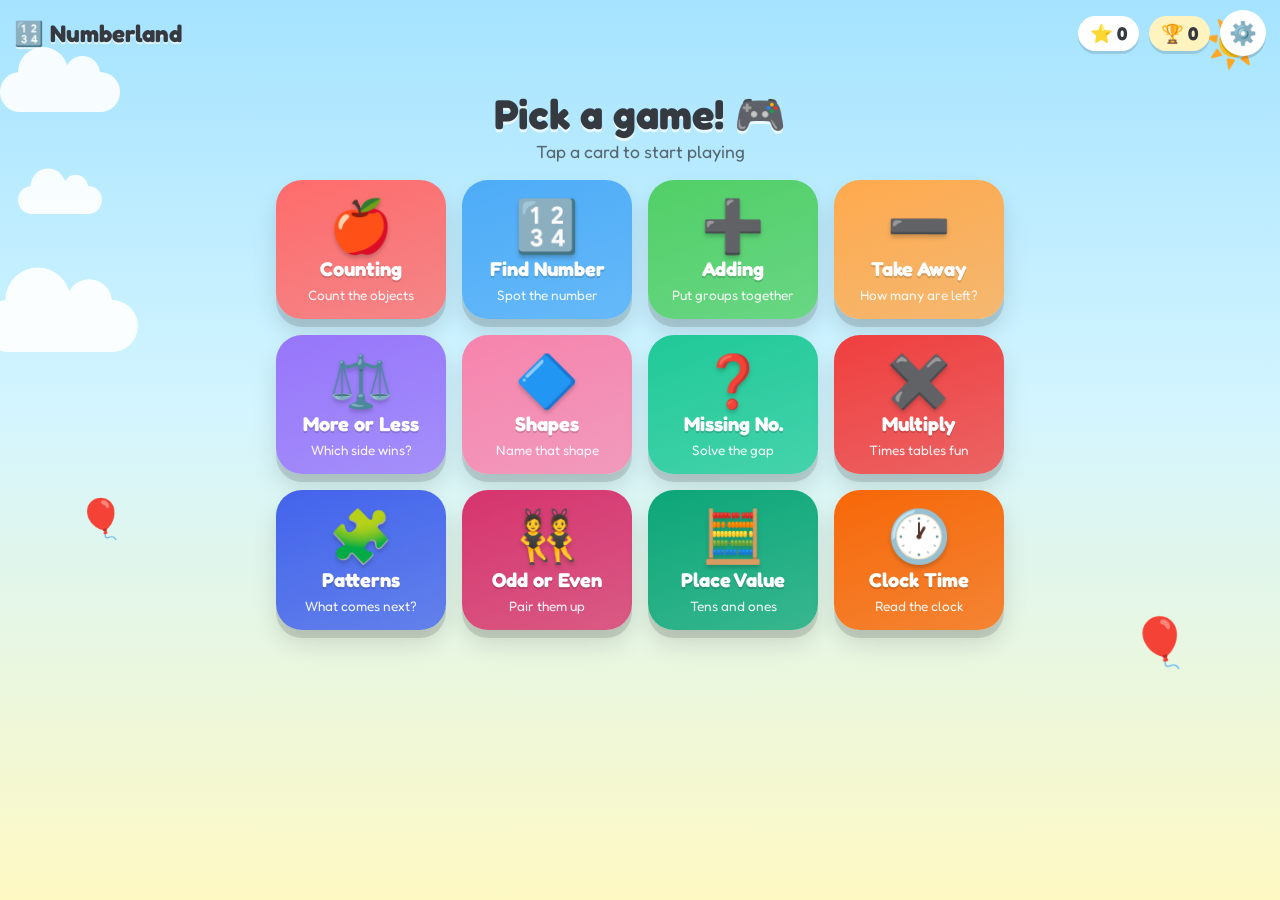
==== src/index.html @ 5ade8780 "Move praise feedback out of the overlay and trophies into the top bar The praise emoji and word were" ====
<!DOCTYPE html>
<html lang="en">
<head>
<meta charset="UTF-8">
<meta name="viewport" content="width=device-width, initial-scale=1, maximum-scale=1, user-scalable=no">
<meta name="apple-mobile-web-app-capable" content="yes">
<title>Numberland — Maths Fun for Kids</title>
<link rel="icon" type="image/png" sizes="32x32" href="img/favicon-32x32.png">
<link rel="icon" type="image/png" sizes="192x192" href="img/icon-192x192.png">
<link rel="apple-touch-icon" href="img/apple-touch-icon.png">
<link rel="preconnect" href="https://fonts.googleapis.com">
<link rel="preconnect" href="https://fonts.gstatic.com" crossorigin>
<link href="https://fonts.googleapis.com/css2?family=Fredoka:wght@400;500;600;700&display=swap" rel="stylesheet">
<link rel="stylesheet" href="css/style.css">
</head>
<body>

<canvas id="confetti-canvas"></canvas>

<div class="sky" aria-hidden="true">
  <div class="cloud c1"></div>
  <div class="cloud c2"></div>
  <div class="cloud c3"></div>
  <div class="balloon b1">🎈</div>
  <div class="balloon b2">🎈</div>
  <div class="sun">☀️</div>
</div>

<header id="topbar">
  <button id="btn-home" class="icon-btn hidden" aria-label="Back to home">🏠</button>
  <div class="logo">🔢 Numberland</div>
  <div class="top-right">
    <div id="star-counter" class="counter" title="Your stars">⭐ <span id="star-count">0</span></div>
    <div id="trophy-counter" class="counter" title="Your trophies">🏆 <span id="trophy-count">0</span></div>
    <button id="btn-settings" class="icon-btn" aria-label="Settings">⚙️</button>
  </div>
</header>

<main id="app">

  <!-- HOME / MODE SELECT -->
  <section id="screen-home" class="screen">
    <h1 class="welcome">Pick a game! 🎮</h1>
    <p class="subtitle">Tap a card to start playing</p>
    <div id="mode-grid" class="mode-grid"></div>
  </section>

  <!-- GAME -->
  <section id="screen-game" class="screen hidden">
    <div class="game-head">
      <div id="level-badge" class="level-badge">Level 1</div>
      <div id="streak-dots" class="streak-dots"></div>
    </div>

    <div class="question-row">
      <h2 id="question-text" class="question-text"></h2>
      <button id="btn-repeat" class="icon-btn big" aria-label="Hear the question">🔊</button>
    </div>

    <div id="feedback" class="feedback" aria-live="polite"></div>

    <div id="visual" class="visual"></div>
    <div id="options" class="options"></div>
  </section>

  <!-- REWARD -->
  <section id="screen-reward" class="screen hidden">
    <div class="reward-box">
      <div class="reward-trophy">🏆</div>
      <h2 class="reward-title">Amazing!</h2>
      <p class="reward-sub">You earned a trophy!</p>
      <p id="reward-count" class="reward-count"></p>
      <button id="btn-keep-playing" class="big-btn">Keep Playing! 🎉</button>
    </div>
  </section>

</main>

<!-- SETTINGS MODAL -->
<div id="settings-modal" class="modal hidden">
  <div class="modal-box" role="dialog" aria-label="Settings">
    <h2>Settings ⚙️</h2>
    <button id="btn-sound-toggle" class="settings-btn">🔊 Sound: On</button>
    <button id="btn-reset" class="settings-btn danger">🗑️ Reset Progress</button>
    <button id="btn-settings-close" class="settings-btn close">✖ Close</button>
  </div>
</div>

<script src="js/game.js"></script>
</body>
</html>
---- src/css/style.css ----
/* ============ Numberland — kid-friendly styles ============ */

:root {
  --red: #ff6b6b;
  --orange: #ffa94d;
  --yellow: #ffd43b;
  --green: #51cf66;
  --teal: #38d9a9;
  --blue: #4dabf7;
  --purple: #9775fa;
  --pink: #f783ac;
  --ink: #343a40;
  --card-shadow: 0 8px 0 rgba(0, 0, 0, 0.12), 0 14px 24px rgba(0, 0, 0, 0.12);
}

* { box-sizing: border-box; -webkit-tap-highlight-color: transparent; }

html, body {
  margin: 0;
  padding: 0;
  min-height: 100%;
  overflow-x: hidden;
}

body {
  font-family: 'Fredoka', 'Baloo 2', 'Comic Sans MS', 'Chalkboard SE', sans-serif;
  color: var(--ink);
  background: linear-gradient(180deg, #a5e3ff 0%, #d3f5ff 45%, #fef9c3 100%);
  min-height: 100vh;
  user-select: none;
  -webkit-user-select: none;
  touch-action: manipulation;
}

/* ---------- animated sky ---------- */
.sky { position: fixed; inset: 0; pointer-events: none; z-index: 0; overflow: hidden; }

.cloud {
  position: absolute;
  width: 120px; height: 40px;
  background: #fff;
  border-radius: 40px;
  opacity: 0.9;
  animation: drift linear infinite;
}
.cloud::before, .cloud::after {
  content: '';
  position: absolute;
  background: #fff;
  border-radius: 50%;
}
.cloud::before { width: 50px; height: 50px; top: -25px; left: 18px; }
.cloud::after  { width: 35px; height: 35px; top: -16px; right: 20px; }
.c1 { top: 8%;  animation-duration: 55s; }
.c2 { top: 20%; animation-duration: 75s; animation-delay: -30s; transform: scale(0.7); }
.c3 { top: 34%; animation-duration: 95s; animation-delay: -60s; transform: scale(1.3); }

@keyframes drift {
  from { left: -160px; }
  to   { left: 110%; }
}

.balloon { position: absolute; font-size: 2.4rem; animation: bob 5s ease-in-out infinite; }
.b1 { left: 6%;  top: 55%; }
.b2 { right: 7%; top: 68%; animation-delay: -2.5s; font-size: 3rem; }
@keyframes bob {
  0%, 100% { transform: translateY(0) rotate(-4deg); }
  50%      { transform: translateY(-26px) rotate(4deg); }
}
.sun { position: absolute; top: 12px; right: 16px; font-size: 3rem; animation: spin 30s linear infinite; }
@keyframes spin { to { transform: rotate(360deg); } }

/* ---------- confetti canvas ---------- */
#confetti-canvas {
  position: fixed; inset: 0;
  width: 100%; height: 100%;
  pointer-events: none;
  z-index: 50;
}

/* ---------- top bar ---------- */
#topbar {
  position: relative; z-index: 10;
  display: flex; align-items: center; justify-content: space-between;
  padding: 10px 14px;
}
.logo { font-size: 1.5rem; font-weight: 700; text-shadow: 0 2px 0 rgba(255,255,255,.7); }
.top-right { display: flex; align-items: center; gap: 10px; }

.counter {
  background: #fff;
  border-radius: 999px;
  padding: 6px 12px;
  font-size: 1.15rem;
  font-weight: 700;
  box-shadow: 0 3px 0 rgba(0,0,0,.12);
}
#trophy-counter { background: #fff3bf; }
.counter.bump { animation: bump .45s ease; }
@keyframes bump {
  30% { transform: scale(1.35) rotate(-6deg); }
  60% { transform: scale(0.95); }
}

.icon-btn {
  border: none;
  background: #fff;
  border-radius: 50%;
  width: 46px; height: 46px;
  font-size: 1.4rem;
  cursor: pointer;
  box-shadow: 0 3px 0 rgba(0,0,0,.15);
  transition: transform .1s ease;
  display: inline-flex; align-items: center; justify-content: center;
}
.icon-btn:active { transform: scale(0.9); }
.icon-btn.big { width: 60px; height: 60px; font-size: 1.8rem; flex: 0 0 auto; }

/* ---------- screens ---------- */
#app { position: relative; z-index: 5; max-width: 760px; margin: 0 auto; padding: 8px 16px 40px; }
.screen { animation: fadeIn .3s ease; }
.hidden { display: none !important; }
@keyframes fadeIn { from { opacity: 0; transform: translateY(12px); } }

.welcome {
  text-align: center;
  font-size: clamp(1.8rem, 5vw, 2.6rem);
  margin: 14px 0 2px;
  text-shadow: 0 3px 0 rgba(255,255,255,.7);
}
.subtitle { text-align: center; margin: 0 0 18px; font-size: 1.1rem; opacity: .75; }

/* big equation / sequence text inside the visual area */
.visual-text {
  width: 100%;
  text-align: center;
  font-size: clamp(2.2rem, 8vw, 3.6rem);
  font-weight: 700;
}

/* grouped emoji boxes (multiply groups, odd/even pairs) */
.group-box {
  background: rgba(255, 255, 255, .75);
  border-radius: 16px;
  padding: 8px 10px;
  display: flex; flex-wrap: wrap; gap: 2px;
  justify-content: center; align-items: center;
  box-shadow: 0 3px 0 rgba(0, 0, 0, .08);
}
.group-box .obj { font-size: 1.7rem; }
.group-box.single { background: rgba(255, 213, 59, .5); }

.clock-wrap { width: 100%; display: flex; justify-content: center; }
.clock-wrap svg { filter: drop-shadow(0 6px 10px rgba(0, 0, 0, .15)); }

/* ---------- mode cards ---------- */
.mode-grid {
  display: grid;
  grid-template-columns: repeat(auto-fit, minmax(150px, 1fr));
  gap: 16px;
}
.mode-card {
  border: none;
  border-radius: 26px;
  padding: 20px 12px 16px;
  cursor: pointer;
  color: #fff;
  font-family: inherit;
  box-shadow: var(--card-shadow);
  transition: transform .12s ease, box-shadow .12s ease;
  display: flex; flex-direction: column; align-items: center; gap: 6px;
}
.mode-card:hover { transform: translateY(-5px) rotate(-1deg); }
.mode-card:active { transform: scale(0.94); box-shadow: 0 2px 0 rgba(0,0,0,.12); }
.mode-icon { font-size: 3.2rem; line-height: 1; filter: drop-shadow(0 3px 2px rgba(0,0,0,.2)); }
.mode-name { font-size: 1.25rem; font-weight: 700; text-shadow: 0 2px 0 rgba(0,0,0,.15); }
.mode-desc { font-size: .85rem; opacity: .92; }

/* ---------- game screen ---------- */
.game-head { display: flex; align-items: center; justify-content: space-between; margin: 4px 2px 8px; }
.level-badge {
  background: var(--purple);
  color: #fff;
  font-weight: 700;
  border-radius: 999px;
  padding: 5px 14px;
  font-size: .95rem;
  box-shadow: 0 3px 0 rgba(0,0,0,.15);
}
.streak-dots { font-size: 1.1rem; letter-spacing: 2px; min-height: 1.4em; }

.question-row {
  display: flex; align-items: center; gap: 12px;
  background: rgba(255,255,255,.75);
  border-radius: 22px;
  padding: 12px 16px;
  box-shadow: 0 4px 0 rgba(0,0,0,.08);
}
.question-text { flex: 1; margin: 0; font-size: clamp(1.3rem, 4.5vw, 1.9rem); font-weight: 600; }

.visual {
  margin: 18px auto 6px;
  min-height: 90px;
  display: flex; flex-wrap: wrap; align-items: center; justify-content: center;
  gap: 8px;
  padding: 6px;
}

.obj {
  font-size: clamp(2.4rem, 8vw, 3.4rem);
  line-height: 1.15;
  cursor: pointer;
  position: relative;
  display: inline-block;
  transition: transform .15s ease;
  animation: popIn .35s ease backwards;
}
.obj:hover { transform: scale(1.12); }
.obj.counted { transform: scale(1.25); filter: drop-shadow(0 0 6px rgba(255,212,59,.9)); }
.obj.counted::after {
  content: attr(data-count);
  position: absolute;
  top: -10px; right: -10px;
  background: var(--yellow);
  color: var(--ink);
  font-size: .95rem;
  font-weight: 700;
  width: 24px; height: 24px;
  border-radius: 50%;
  display: flex; align-items: center; justify-content: center;
  box-shadow: 0 2px 0 rgba(0,0,0,.2);
}
.obj.crossed { opacity: .35; filter: grayscale(.8); animation: flyAway .6s ease forwards; }
.obj.static { cursor: default; }
.obj.static:hover { transform: none; }

@keyframes popIn { from { transform: scale(0); } 70% { transform: scale(1.2); } }
@keyframes flyAway { to { transform: translateY(-40px) rotate(30deg); opacity: 0; } }

.visual-op { font-size: clamp(2rem, 7vw, 3rem); font-weight: 700; margin: 0 6px; }
.visual-eq { font-size: clamp(2rem, 7vw, 3rem); font-weight: 700; margin: 0 6px; color: var(--purple); }

/* compare panels */
.compare-wrap { display: flex; gap: 14px; width: 100%; justify-content: center; }
.compare-panel {
  flex: 1 1 0;
  max-width: 300px;
  min-height: 160px;
  background: rgba(255,255,255,.8);
  border: 4px dashed rgba(0,0,0,.15);
  border-radius: 22px;
  padding: 12px 8px;
  display: flex; flex-wrap: wrap; align-items: center; justify-content: center;
  gap: 4px;
  cursor: pointer;
  transition: transform .12s ease, border-color .12s ease;
  font-family: inherit;
}
.compare-panel:hover { transform: scale(1.03); border-color: var(--blue); }
.compare-panel:active { transform: scale(.96); }
.compare-panel .obj { cursor: pointer; }
.compare-panel.correct-panel { border-color: var(--green); border-style: solid; background: #d3f9d8; }

/* ---------- answer options ---------- */
.options {
  display: flex; flex-wrap: wrap; justify-content: center;
  gap: 16px;
  margin-top: 18px;
  padding-bottom: 10px;
}
.opt-btn {
  font-family: inherit;
  font-weight: 700;
  font-size: clamp(2rem, 8vw, 3rem);
  color: #fff;
  border: none;
  border-radius: 24px;
  min-width: 92px;
  padding: 14px 26px;
  cursor: pointer;
  box-shadow: 0 6px 0 rgba(0,0,0,.18);
  transition: transform .1s ease, box-shadow .1s ease, opacity .2s ease;
  animation: popIn .3s ease backwards;
}
.opt-btn:hover { transform: translateY(-3px); }
.opt-btn:active { transform: translateY(3px); box-shadow: 0 2px 0 rgba(0,0,0,.18); }
.opt-btn.wrong { opacity: .35; pointer-events: none; animation: shake .4s ease; }
.opt-btn.right { animation: cheer .6s ease; background: var(--green) !important; }
.opt-btn .shape-emoji { font-size: clamp(2.4rem, 9vw, 3.4rem); line-height: 1; }

@keyframes shake {
  20%, 60% { transform: translateX(-8px); }
  40%, 80% { transform: translateX(8px); }
}
@keyframes cheer {
  30% { transform: scale(1.25) rotate(-5deg); }
  60% { transform: scale(1.1) rotate(5deg); }
}

/* ---------- feedback strip (in flow, never covers the buttons) ---------- */
.feedback {
  display: flex; align-items: center; justify-content: center; gap: 12px;
  min-height: 74px;
  margin-top: 2px;
  pointer-events: none;
}
.feedback .fb-emoji { font-size: 3rem; line-height: 1; animation: fbBounce .8s ease; filter: drop-shadow(0 4px 6px rgba(0,0,0,.2)); }
.feedback .fb-word {
  font-size: clamp(1.6rem, 5vw, 2.4rem);
  font-weight: 700;
  color: var(--ink);
  text-shadow: 0 2px 0 rgba(255,255,255,.8);
  animation: popIn .5s ease;
}
@keyframes fbBounce {
  0% { transform: scale(0) rotate(-30deg); }
  60% { transform: scale(1.25) rotate(10deg); }
  100% { transform: scale(1); }
}

/* ---------- reward screen ---------- */
#screen-reward { text-align: center; padding-top: 30px; }
.reward-box {
  background: rgba(255,255,255,.85);
  border-radius: 30px;
  padding: 34px 26px;
  box-shadow: var(--card-shadow);
  display: inline-block;
}
.reward-trophy { font-size: 6rem; animation: fbBounce 1s ease; }
.reward-title { font-size: 2.4rem; margin: 8px 0 0; }
.reward-sub { font-size: 1.3rem; margin: 6px 0 0; }
.reward-count { font-size: 1.1rem; opacity: .75; }

.big-btn {
  font-family: inherit;
  font-size: 1.5rem;
  font-weight: 700;
  color: #fff;
  background: var(--green);
  border: none;
  border-radius: 999px;
  padding: 16px 34px;
  margin-top: 14px;
  cursor: pointer;
  box-shadow: 0 6px 0 rgba(0,0,0,.18);
  transition: transform .1s ease;
}
.big-btn:active { transform: translateY(3px); box-shadow: 0 2px 0 rgba(0,0,0,.18); }

/* ---------- settings modal ---------- */
.modal {
  position: fixed; inset: 0; z-index: 60;
  background: rgba(52, 58, 64, .45);
  display: flex; align-items: center; justify-content: center;
  animation: fadeIn .2s ease;
}
.modal-box {
  background: #fff;
  border-radius: 28px;
  padding: 26px 24px;
  width: min(90vw, 340px);
  box-shadow: var(--card-shadow);
  display: flex; flex-direction: column; gap: 14px;
  animation: popIn .25s ease;
}
.modal-box h2 { margin: 0 0 4px; text-align: center; font-size: 1.6rem; }
.settings-btn {
  font-family: inherit;
  font-size: 1.25rem;
  font-weight: 700;
  border: none;
  border-radius: 18px;
  padding: 14px 18px;
  cursor: pointer;
  color: #fff;
  background: var(--blue);
  box-shadow: 0 4px 0 rgba(0, 0, 0, .15);
  transition: transform .1s ease;
}
.settings-btn:active { transform: translateY(2px); box-shadow: 0 2px 0 rgba(0, 0, 0, .15); }
.settings-btn.danger { background: var(--red); }
.settings-btn.danger.confirm { background: var(--orange); animation: shake .4s ease; }
.settings-btn.close { background: #adb5bd; }

/* ---------- small screens ---------- */
@media (max-width: 480px) {
  .mode-grid { grid-template-columns: repeat(2, 1fr); gap: 12px; }
  .mode-icon { font-size: 2.6rem; }
  .compare-wrap { gap: 10px; }
  .logo { font-size: 1.2rem; }
}
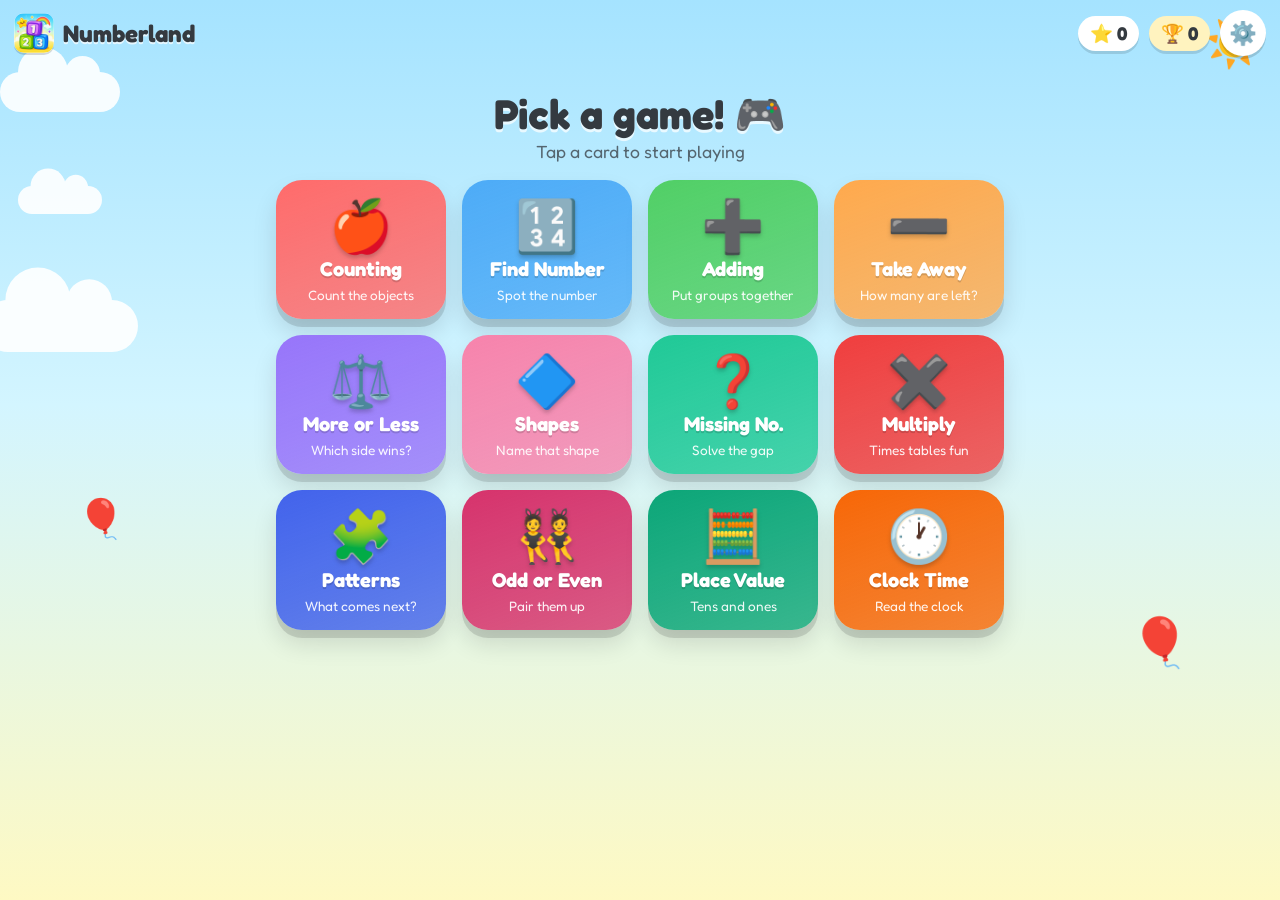
==== commit 17cd7612: "Use the app icon as the Numberland logo Favicon emoji was generic; the branded icon gives the top ba" ====
--- a/src/index.html
+++ b/src/index.html
@@ -28,7 +28,7 @@
 
 <header id="topbar">
   <button id="btn-home" class="icon-btn hidden" aria-label="Back to home">🏠</button>
-  <div class="logo">🔢 Numberland</div>
+  <div class="logo"><img src="img/icon-192x192.png" alt="" class="logo-img">Numberland</div>
   <div class="top-right">
     <div id="star-counter" class="counter" title="Your stars">⭐ <span id="star-count">0</span></div>
     <div id="trophy-counter" class="counter" title="Your trophies">🏆 <span id="trophy-count">0</span></div>
--- a/src/css/style.css
+++ b/src/css/style.css
@@ -84,7 +84,16 @@
   display: flex; align-items: center; justify-content: space-between;
   padding: 10px 14px;
 }
-.logo { font-size: 1.5rem; font-weight: 700; text-shadow: 0 2px 0 rgba(255,255,255,.7); }
+.logo {
+  display: flex; align-items: center; gap: 9px;
+  font-size: 1.5rem; font-weight: 700;
+  text-shadow: 0 2px 0 rgba(255,255,255,.7);
+}
+.logo-img {
+  width: 40px; height: 40px;
+  border-radius: 10px;
+  box-shadow: 0 2px 0 rgba(0, 0, 0, .15);
+}
 .top-right { display: flex; align-items: center; gap: 10px; }
 
 .counter {
@@ -389,4 +398,5 @@
   .mode-icon { font-size: 2.6rem; }
   .compare-wrap { gap: 10px; }
   .logo { font-size: 1.2rem; }
-}
+  .logo-img { width: 32px; height: 32px; border-radius: 8px; }
+}
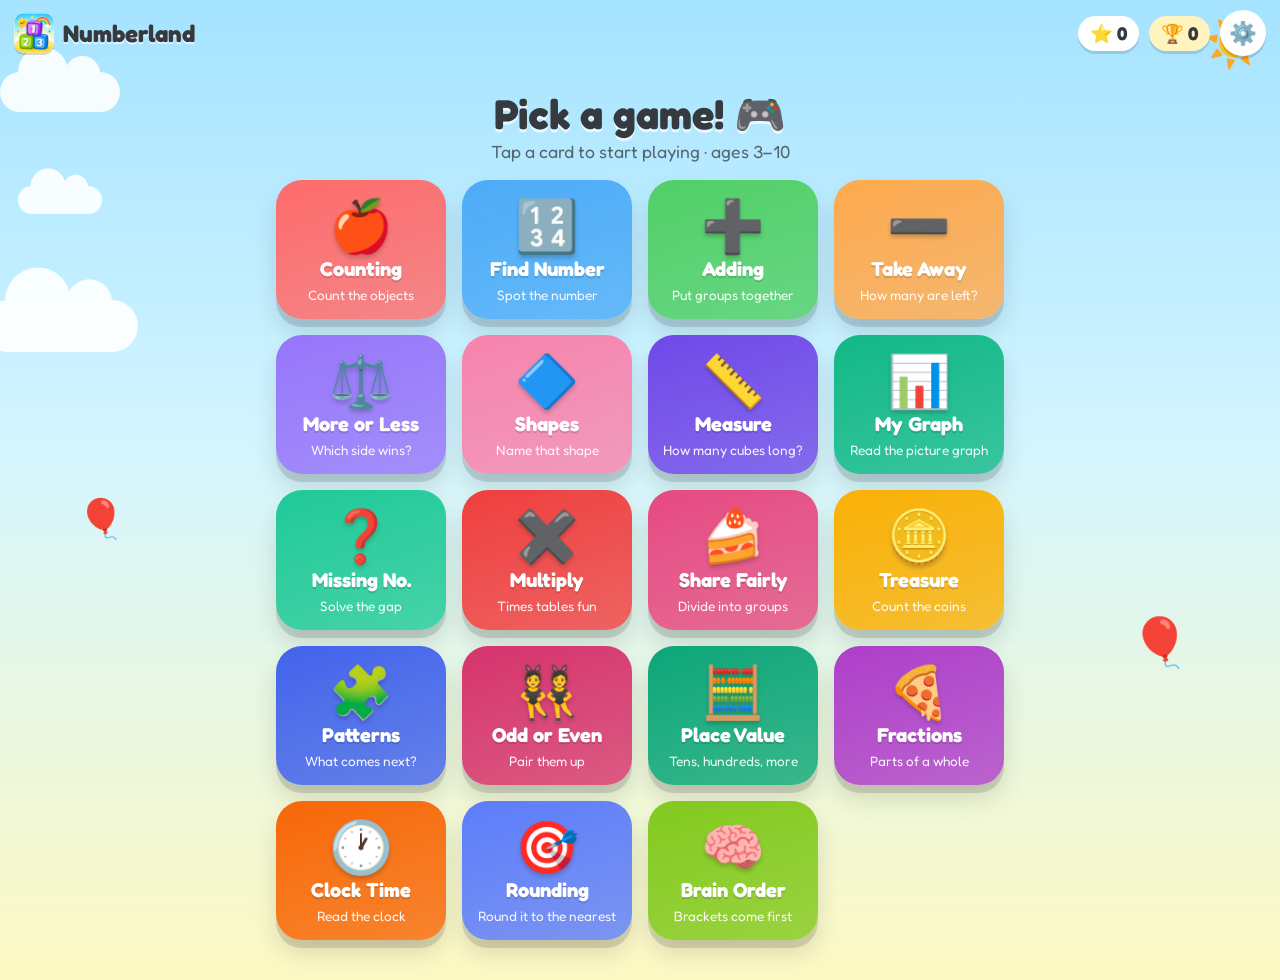
==== commit 87cade73: "Add seven games and raise difficulty ceilings to cover ages 3-10 Kids up to 10 now have division sha" ====
--- a/src/index.html
+++ b/src/index.html
@@ -41,7 +41,7 @@
   <!-- HOME / MODE SELECT -->
   <section id="screen-home" class="screen">
     <h1 class="welcome">Pick a game! 🎮</h1>
-    <p class="subtitle">Tap a card to start playing</p>
+    <p class="subtitle">Tap a card to start playing · ages 3–10</p>
     <div id="mode-grid" class="mode-grid"></div>
   </section>
 
--- a/src/css/style.css
+++ b/src/css/style.css
@@ -161,6 +161,68 @@
 
 .clock-wrap { width: 100%; display: flex; justify-content: center; }
 .clock-wrap svg { filter: drop-shadow(0 6px 10px rgba(0, 0, 0, .15)); }
+
+/* fraction pie */
+.pie-wrap { width: 100%; display: flex; justify-content: center; }
+.pie-wrap svg { filter: drop-shadow(0 6px 10px rgba(0, 0, 0, .15)); }
+
+/* treasure coins */
+.coins-wrap { width: 100%; display: flex; flex-wrap: wrap; gap: 10px; justify-content: center; align-items: center; }
+.coin {
+  width: 52px; height: 52px;
+  border-radius: 50%;
+  background: radial-gradient(circle at 32% 28%, #ffe066, #f59f00 72%);
+  border: 3px solid #e8590c;
+  color: #7a4b00;
+  font-weight: 700; font-size: 1.25rem;
+  display: flex; align-items: center; justify-content: center;
+  box-shadow: 0 3px 0 rgba(0, 0, 0, .18);
+  animation: popIn .35s ease backwards;
+}
+.coin.big {
+  width: 62px; height: 62px;
+  font-size: 1.35rem;
+  background: radial-gradient(circle at 32% 28%, #ffd8a8, #e8590c 72%);
+  color: #5c2e00;
+}
+
+/* measuring cubes */
+.measure {
+  --unit: clamp(14px, calc((min(100vw, 720px) - 44px) / var(--cells, 10)), 40px);
+  display: flex; flex-direction: column; align-items: center; gap: 3px;
+  width: 100%;
+}
+.measure-row { display: flex; }
+.measure-unit {
+  width: var(--unit); height: var(--unit);
+  border: 2px solid rgba(0, 0, 0, .16);
+  border-radius: 8px;
+  display: flex; align-items: center; justify-content: center;
+  font-size: calc(var(--unit) * .62);
+  line-height: 1;
+  background: rgba(255, 255, 255, .55);
+}
+.measure-row.first .measure-unit { background: rgba(77, 171, 247, .3); }
+.measure-row.second .measure-unit { background: rgba(247, 131, 172, .3); }
+.measure-unit.empty { background: rgba(255, 255, 255, .28); }
+.measure-num {
+  width: var(--unit);
+  text-align: center;
+  font-size: .78rem;
+  font-weight: 700;
+  color: #495057;
+}
+
+/* picture graph */
+.chart { display: flex; gap: 14px; align-items: flex-end; justify-content: center; width: 100%; }
+.chart-col { display: flex; flex-direction: column; align-items: center; gap: 6px; }
+.chart-bar { display: flex; flex-direction: column-reverse; gap: 1px; min-height: 20px; }
+.chart-cell { font-size: clamp(1.1rem, 4vw, 1.7rem); line-height: 1.1; animation: popIn .3s ease backwards; }
+.chart-label {
+  font-weight: 700; font-size: 1.05rem;
+  background: #fff; border-radius: 999px; padding: 1px 10px;
+  box-shadow: 0 2px 0 rgba(0, 0, 0, .12);
+}
 
 /* ---------- mode cards ---------- */
 .mode-grid {
@@ -269,6 +331,7 @@
 .compare-panel:active { transform: scale(.96); }
 .compare-panel .obj { cursor: pointer; }
 .compare-panel.correct-panel { border-color: var(--green); border-style: solid; background: #d3f9d8; }
+.compare-panel.reveal-panel { border-color: var(--green); border-style: solid; animation: glow 1.1s ease-in-out infinite; }
 
 /* ---------- answer options ---------- */
 .options {
@@ -295,7 +358,9 @@
 .opt-btn:active { transform: translateY(3px); box-shadow: 0 2px 0 rgba(0,0,0,.18); }
 .opt-btn.wrong { opacity: .35; pointer-events: none; animation: shake .4s ease; }
 .opt-btn.right { animation: cheer .6s ease; background: var(--green) !important; }
+.opt-btn.reveal { outline: 5px solid var(--green); outline-offset: 4px; animation: glow 1.1s ease-in-out infinite; }
 .opt-btn .shape-emoji { font-size: clamp(2.4rem, 9vw, 3.4rem); line-height: 1; }
+.opt-btn.text { font-size: clamp(1.5rem, 6vw, 2.2rem); min-width: 86px; padding: 14px 18px; }
 
 @keyframes shake {
   20%, 60% { transform: translateX(-8px); }
@@ -304,6 +369,9 @@
 @keyframes cheer {
   30% { transform: scale(1.25) rotate(-5deg); }
   60% { transform: scale(1.1) rotate(5deg); }
+}
+@keyframes glow {
+  50% { box-shadow: 0 0 0 10px rgba(81, 207, 102, .35); }
 }
 
 /* ---------- feedback strip (in flow, never covers the buttons) ---------- */
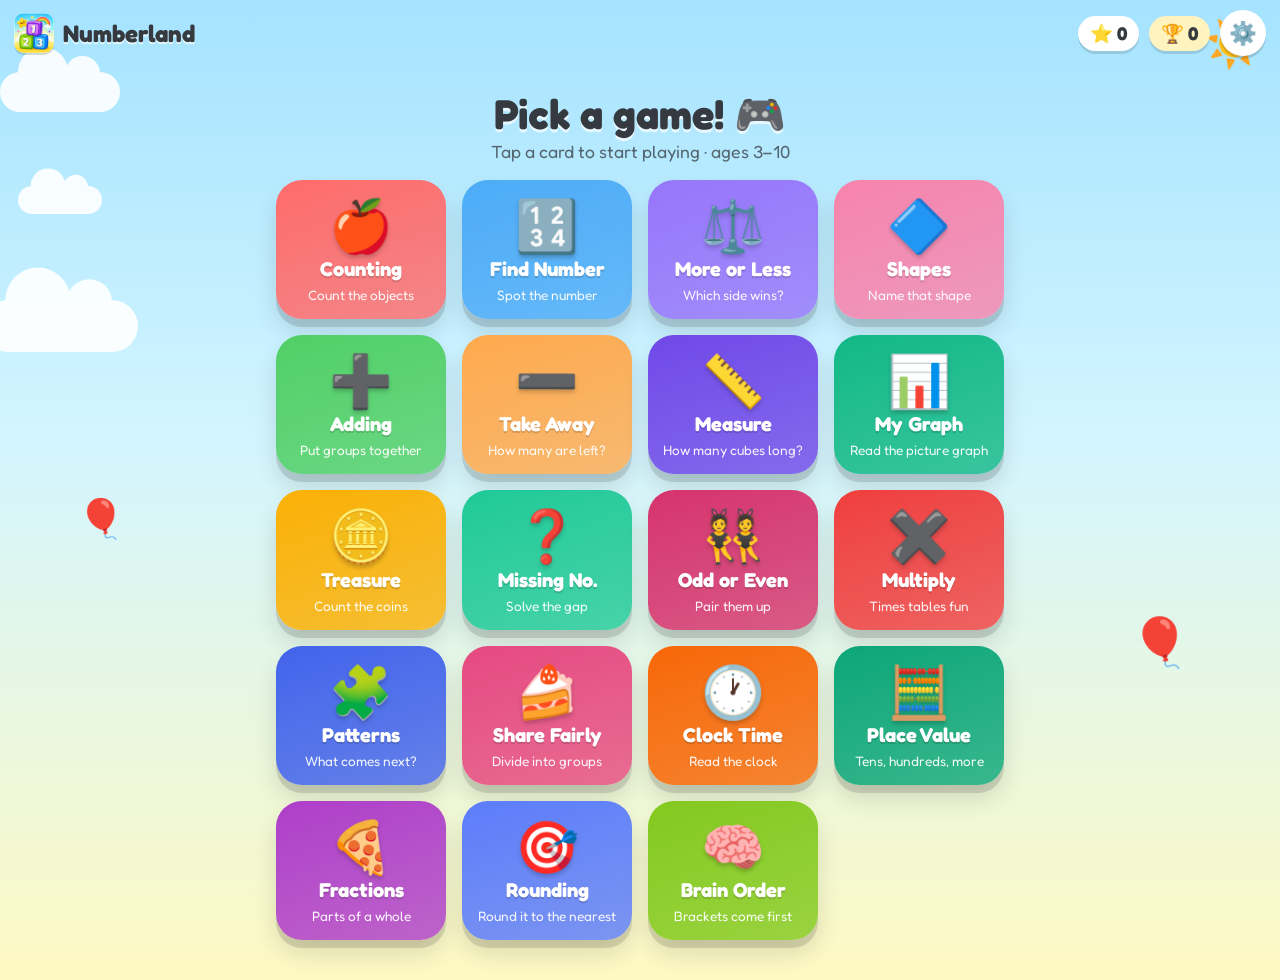
==== commit 6094a517: "Order games as a difficulty ladder and swap home for a back button The grid had inversions: more/les" ====
--- a/src/index.html
+++ b/src/index.html
@@ -27,7 +27,7 @@
 </div>
 
 <header id="topbar">
-  <button id="btn-home" class="icon-btn hidden" aria-label="Back to home">🏠</button>
+  <button id="btn-back" class="icon-btn hidden" aria-label="Back to the games">⬅️</button>
   <div class="logo"><img src="img/icon-192x192.png" alt="" class="logo-img">Numberland</div>
   <div class="top-right">
     <div id="star-counter" class="counter" title="Your stars">⭐ <span id="star-count">0</span></div>
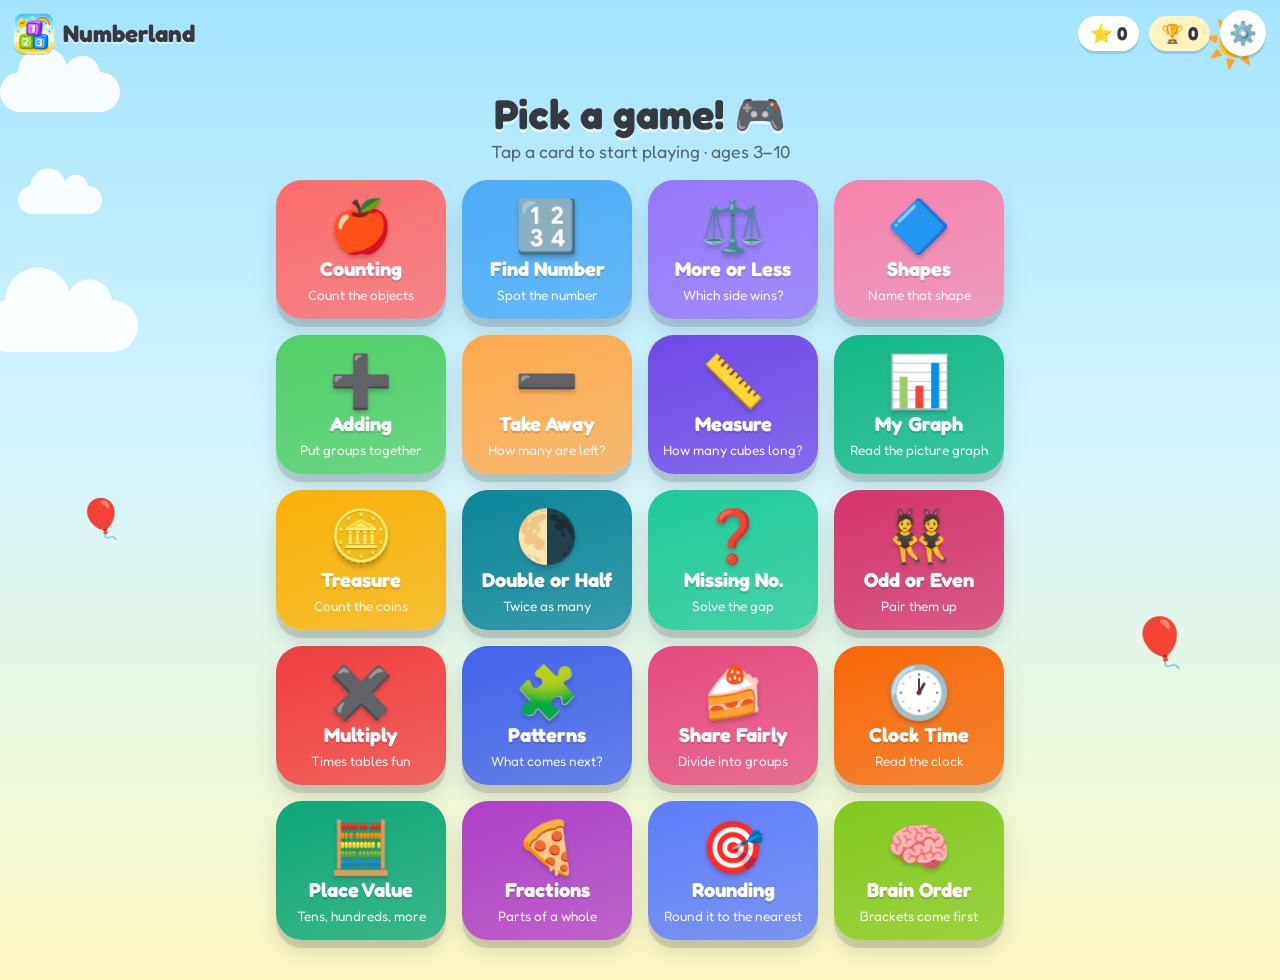
==== commit e941da4b: "Add Double or Half as the 20th game and hide the logo while playing Doubling and halving is a distin" ====
--- a/src/index.html
+++ b/src/index.html
@@ -28,7 +28,7 @@
 
 <header id="topbar">
   <button id="btn-back" class="icon-btn hidden" aria-label="Back to the games">⬅️</button>
-  <div class="logo"><img src="img/icon-192x192.png" alt="" class="logo-img">Numberland</div>
+  <div class="logo" id="logo"><img src="img/icon-192x192.png" alt="" class="logo-img">Numberland</div>
   <div class="top-right">
     <div id="star-counter" class="counter" title="Your stars">⭐ <span id="star-count">0</span></div>
     <div id="trophy-counter" class="counter" title="Your trophies">🏆 <span id="trophy-count">0</span></div>
--- a/src/css/style.css
+++ b/src/css/style.css
@@ -270,7 +270,7 @@
 .question-text { flex: 1; margin: 0; font-size: clamp(1.3rem, 4.5vw, 1.9rem); font-weight: 600; }
 
 .visual {
-  margin: 18px auto 6px;
+  margin: 0 auto 6px;
   min-height: 90px;
   display: flex; flex-wrap: wrap; align-items: center; justify-content: center;
   gap: 8px;
@@ -378,7 +378,9 @@
 .feedback {
   display: flex; align-items: center; justify-content: center; gap: 12px;
   min-height: 74px;
-  margin-top: 2px;
+  /* asymmetric so the text lands in the middle of the gap the child sees:
+     the question bar above, the (vertically centered) visual content below. */
+  margin: 13px 0 5px;
   pointer-events: none;
 }
 .feedback .fb-emoji { font-size: 3rem; line-height: 1; animation: fbBounce .8s ease; filter: drop-shadow(0 4px 6px rgba(0,0,0,.2)); }
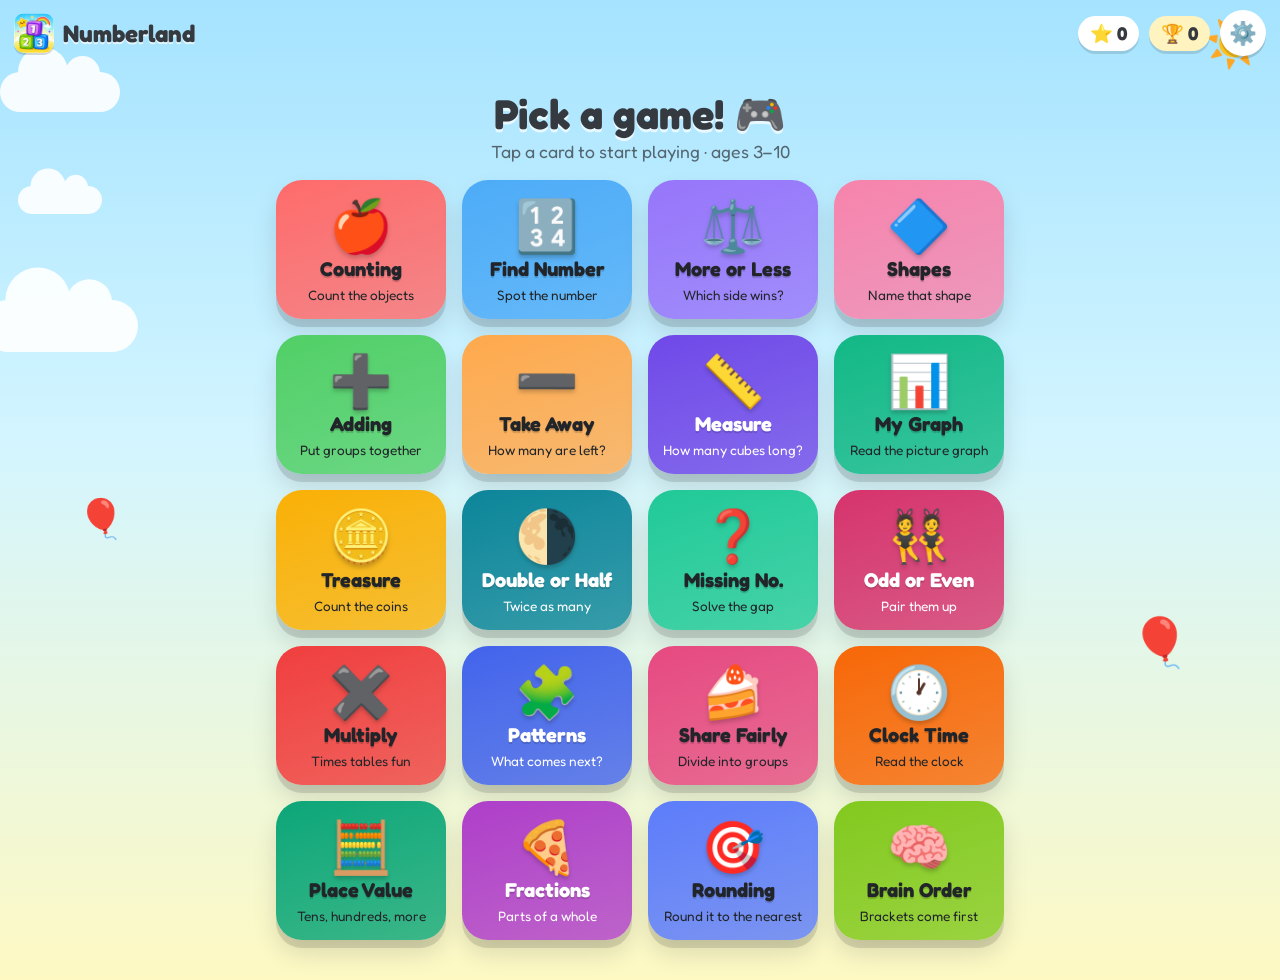
==== commit 577d7845: "Phase 0: keep the maths honest and readable for kids The crossed-out apples in subtraction animated " ====
--- a/src/index.html
+++ b/src/index.html
@@ -80,7 +80,8 @@
 <div id="settings-modal" class="modal hidden">
   <div class="modal-box" role="dialog" aria-label="Settings">
     <h2>Settings ⚙️</h2>
-    <button id="btn-sound-toggle" class="settings-btn">🔊 Sound: On</button>
+    <button id="btn-sound-toggle" class="settings-btn">🔔 Sound effects: On</button>
+    <button id="btn-voice-toggle" class="settings-btn">🗣️ Voice: On</button>
     <button id="btn-reset" class="settings-btn danger">🗑️ Reset Progress</button>
     <button id="btn-settings-close" class="settings-btn close">✖ Close</button>
   </div>
--- a/src/css/style.css
+++ b/src/css/style.css
@@ -245,13 +245,13 @@
 .mode-card:active { transform: scale(0.94); box-shadow: 0 2px 0 rgba(0,0,0,.12); }
 .mode-icon { font-size: 3.2rem; line-height: 1; filter: drop-shadow(0 3px 2px rgba(0,0,0,.2)); }
 .mode-name { font-size: 1.25rem; font-weight: 700; text-shadow: 0 2px 0 rgba(0,0,0,.15); }
-.mode-desc { font-size: .85rem; opacity: .92; }
+.mode-desc { font-size: .85rem; }
 
 /* ---------- game screen ---------- */
 .game-head { display: flex; align-items: center; justify-content: space-between; margin: 4px 2px 8px; }
 .level-badge {
   background: var(--purple);
-  color: #fff;
+  color: #212529;
   font-weight: 700;
   border-radius: 999px;
   padding: 5px 14px;
@@ -301,12 +301,23 @@
   display: flex; align-items: center; justify-content: center;
   box-shadow: 0 2px 0 rgba(0,0,0,.2);
 }
-.obj.crossed { opacity: .35; filter: grayscale(.8); animation: flyAway .6s ease forwards; }
+/* The taken-away items are the proof of the answer, so they stay on screen —
+   faded and struck through, never flown away. */
+.obj.crossed { opacity: .45; filter: grayscale(.55); }
+.obj.crossed::after {
+  content: '';
+  position: absolute;
+  left: 2%; right: 2%; top: 50%;
+  height: 6px; margin-top: -3px;
+  background: var(--red);
+  border-radius: 3px;
+  transform: rotate(-32deg);
+  box-shadow: 0 0 0 2px rgba(255,255,255,.7);
+}
 .obj.static { cursor: default; }
 .obj.static:hover { transform: none; }
 
 @keyframes popIn { from { transform: scale(0); } 70% { transform: scale(1.2); } }
-@keyframes flyAway { to { transform: translateY(-40px) rotate(30deg); opacity: 0; } }
 
 .visual-op { font-size: clamp(2rem, 7vw, 3rem); font-weight: 700; margin: 0 6px; }
 .visual-eq { font-size: clamp(2rem, 7vw, 3rem); font-weight: 700; margin: 0 6px; color: var(--purple); }
@@ -344,7 +355,7 @@
   font-family: inherit;
   font-weight: 700;
   font-size: clamp(2rem, 8vw, 3rem);
-  color: #fff;
+  color: #212529;
   border: none;
   border-radius: 24px;
   min-width: 92px;
@@ -415,7 +426,7 @@
   font-family: inherit;
   font-size: 1.5rem;
   font-weight: 700;
-  color: #fff;
+  color: #212529;
   background: var(--green);
   border: none;
   border-radius: 999px;
@@ -452,7 +463,7 @@
   border-radius: 18px;
   padding: 14px 18px;
   cursor: pointer;
-  color: #fff;
+  color: #212529;
   background: var(--blue);
   box-shadow: 0 4px 0 rgba(0, 0, 0, .15);
   transition: transform .1s ease;
@@ -470,3 +481,17 @@
   .logo { font-size: 1.2rem; }
   .logo-img { width: 32px; height: 32px; border-radius: 8px; }
 }
+
+/* ---------- motion preferences ---------- */
+/* Nothing here may loop for ever: the sky drift, the sun spin and the answer glow
+   all run to infinity, which is a problem for vestibular-sensitive players. */
+@media (prefers-reduced-motion: reduce) {
+  .cloud, .balloon, .sun, .screen, .modal-box, .counter.bump,
+  .obj, .coin, .chart-cell, .opt-btn, .big-btn, .settings-btn,
+  .feedback .fb-emoji, .feedback .fb-word, .reward-trophy,
+  .opt-btn.right, .opt-btn.wrong, .opt-btn.reveal,
+  .compare-panel.correct-panel, .compare-panel.reveal-panel {
+    animation: none !important;
+  }
+  .mode-card:hover, .obj:hover, .obj.counted, .opt-btn:hover, .compare-panel:hover { transform: none; }
+}
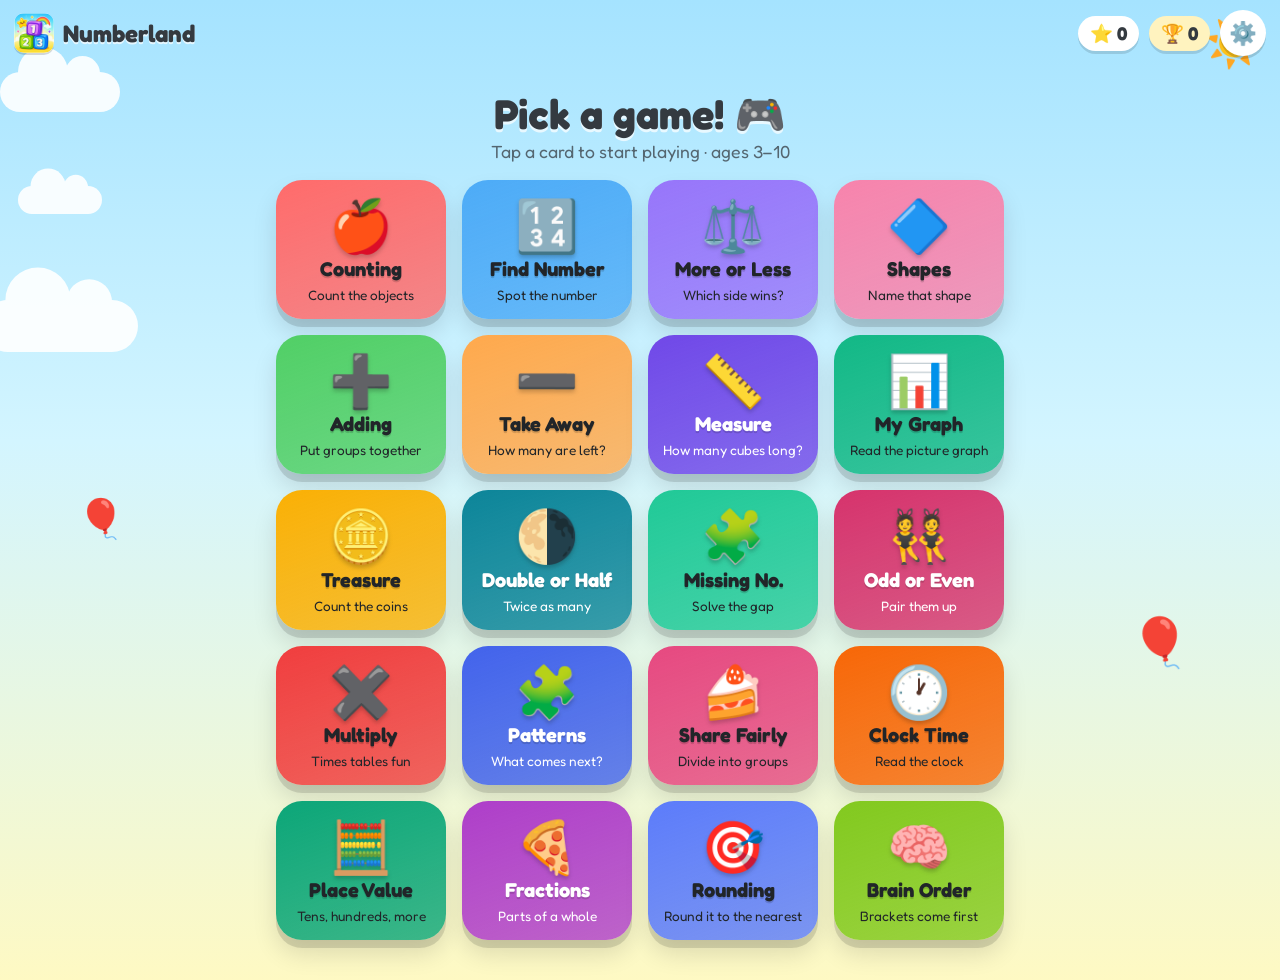
==== commit b3022352: "Phase 4: make the remaining pictures say what they mean The polish list the debate ranked last, plus" ====
--- a/src/index.html
+++ b/src/index.html
@@ -11,7 +11,7 @@
 <link rel="preconnect" href="https://fonts.googleapis.com">
 <link rel="preconnect" href="https://fonts.gstatic.com" crossorigin>
 <link href="https://fonts.googleapis.com/css2?family=Fredoka:wght@400;500;600;700&display=swap" rel="stylesheet">
-<link rel="stylesheet" href="css/style.css">
+<link rel="stylesheet" href="css/style.css?v=2026-10-12">
 </head>
 <body>
 
@@ -87,6 +87,6 @@
   </div>
 </div>
 
-<script src="js/game.js"></script>
+<script src="js/game.js?v=2026-10-12"></script>
 </body>
 </html>
--- a/src/css/style.css
+++ b/src/css/style.css
@@ -146,6 +146,18 @@
   font-size: clamp(2.2rem, 8vw, 3.6rem);
   font-weight: 700;
 }
+
+/* the digit a place-value question is about: "the value of the 2" is not answerable
+   unless the child can see which 2 is meant */
+.visual-text .digit-mark {
+  display: inline-block;
+  background: var(--yellow);
+  border-radius: 12px;
+  padding: 0 10px;
+  box-shadow: 0 0 0 4px rgba(255, 212, 59, .5), 0 4px 0 rgba(0, 0, 0, .12);
+  animation: markPop .5s ease;
+}
+@keyframes markPop { 40% { transform: scale(1.35) translateY(-8px); } }
 
 /* grouped emoji boxes (multiply groups, odd/even pairs) */
 .group-box {
@@ -188,41 +200,37 @@
 
 /* measuring cubes */
 .measure {
-  --unit: clamp(14px, calc((min(100vw, 720px) - 44px) / var(--cells, 10)), 40px);
-  display: flex; flex-direction: column; align-items: center; gap: 3px;
+  --unit: clamp(20px, calc((min(100vw, 720px) - 60px) / var(--cells, 10)), 46px);
+  display: flex; flex-direction: column; align-items: center; gap: 4px;
   width: 100%;
 }
-.measure-row { display: flex; }
+/* Equal-width rows filled from the left, so two objects of different length line up and
+   the difference is visible instead of something to be counted out. A row only wraps on the
+   very smallest phones, where 20 cubes cannot be drawn at a tappable size in one line. */
+.measure-row {
+  display: flex; flex-wrap: wrap; justify-content: flex-start;
+  width: min(calc(var(--unit) * var(--cells, 10)), 100%);
+}
 .measure-unit {
+  position: relative;
   width: var(--unit); height: var(--unit);
   border: 2px solid rgba(0, 0, 0, .16);
   border-radius: 8px;
   display: flex; align-items: center; justify-content: center;
   font-size: calc(var(--unit) * .62);
   line-height: 1;
+  cursor: pointer;
   background: rgba(255, 255, 255, .55);
 }
-.measure-row.first .measure-unit { background: rgba(77, 171, 247, .3); }
-.measure-row.second .measure-unit { background: rgba(247, 131, 172, .3); }
-.measure-unit.empty { background: rgba(255, 255, 255, .28); }
-.measure-num {
-  width: var(--unit);
-  text-align: center;
-  font-size: .78rem;
-  font-weight: 700;
-  color: #495057;
-}
+.measure-row.first .measure-unit { background: rgba(77, 171, 247, .32); }
+.measure-row.second .measure-unit { background: rgba(247, 131, 172, .32); }
+.measure-unit.counted { background: rgba(255, 213, 59, .6); }
 
 /* picture graph */
 .chart { display: flex; gap: 14px; align-items: flex-end; justify-content: center; width: 100%; }
 .chart-col { display: flex; flex-direction: column; align-items: center; gap: 6px; }
 .chart-bar { display: flex; flex-direction: column-reverse; gap: 1px; min-height: 20px; }
 .chart-cell { font-size: clamp(1.1rem, 4vw, 1.7rem); line-height: 1.1; animation: popIn .3s ease backwards; }
-.chart-label {
-  font-weight: 700; font-size: 1.05rem;
-  background: #fff; border-radius: 999px; padding: 1px 10px;
-  box-shadow: 0 2px 0 rgba(0, 0, 0, .12);
-}
 
 /* ---------- mode cards ---------- */
 .mode-grid {
@@ -288,7 +296,7 @@
 }
 .obj:hover { transform: scale(1.12); }
 .obj.counted { transform: scale(1.25); filter: drop-shadow(0 0 6px rgba(255,212,59,.9)); }
-.obj.counted::after {
+.obj.counted::after, .measure-unit.counted::after {
   content: attr(data-count);
   position: absolute;
   top: -10px; right: -10px;
@@ -326,21 +334,28 @@
 .compare-wrap { display: flex; gap: 14px; width: 100%; justify-content: center; }
 .compare-panel {
   flex: 1 1 0;
+  min-width: 0;
   max-width: 300px;
   min-height: 160px;
   background: rgba(255,255,255,.8);
   border: 4px dashed rgba(0,0,0,.15);
   border-radius: 22px;
   padding: 12px 8px;
-  display: flex; flex-wrap: wrap; align-items: center; justify-content: center;
-  gap: 4px;
+  /* Rows of four, aligned between the two panels: MORE/FEWER then reads as taller vs
+     shorter instead of needing every item counted. Four columns also keeps twenty objects
+     to five rows, so the whole game still fits a phone screen. */
+  display: grid;
+  grid-template-columns: repeat(4, auto);
+  justify-content: center;
+  align-content: center;
+  gap: 2px 4px;
   cursor: pointer;
   transition: transform .12s ease, border-color .12s ease;
   font-family: inherit;
 }
 .compare-panel:hover { transform: scale(1.03); border-color: var(--blue); }
 .compare-panel:active { transform: scale(.96); }
-.compare-panel .obj { cursor: pointer; }
+.compare-panel .obj { cursor: pointer; font-size: clamp(1.5rem, 4.4vw, 2.2rem); }
 .compare-panel.correct-panel { border-color: var(--green); border-style: solid; background: #d3f9d8; }
 .compare-panel.reveal-panel { border-color: var(--green); border-style: solid; animation: glow 1.1s ease-in-out infinite; }
 
@@ -488,6 +503,7 @@
 @media (prefers-reduced-motion: reduce) {
   .cloud, .balloon, .sun, .screen, .modal-box, .counter.bump,
   .obj, .coin, .chart-cell, .opt-btn, .big-btn, .settings-btn,
+  .measure-unit, .digit-mark,
   .feedback .fb-emoji, .feedback .fb-word, .reward-trophy,
   .opt-btn.right, .opt-btn.wrong, .opt-btn.reveal,
   .compare-panel.correct-panel, .compare-panel.reveal-panel {
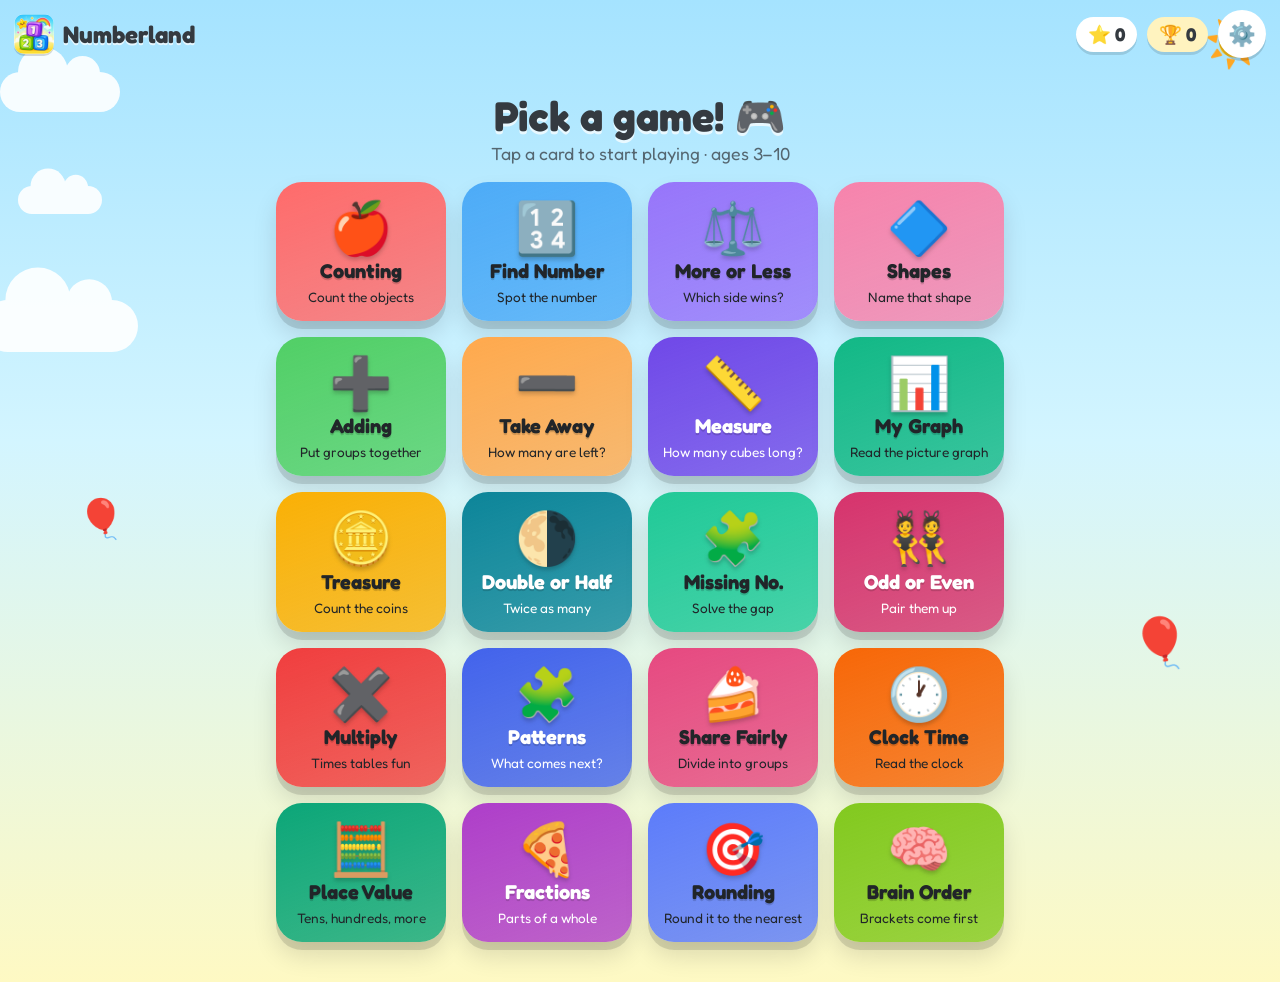
==== commit 499e8147: "Phase 5: stop narrating, and describe the pictures properly Two items the debate left in §8 because " ====
--- a/src/index.html
+++ b/src/index.html
@@ -11,7 +11,7 @@
 <link rel="preconnect" href="https://fonts.googleapis.com">
 <link rel="preconnect" href="https://fonts.gstatic.com" crossorigin>
 <link href="https://fonts.googleapis.com/css2?family=Fredoka:wght@400;500;600;700&display=swap" rel="stylesheet">
-<link rel="stylesheet" href="css/style.css?v=2026-10-12">
+<link rel="stylesheet" href="css/style.css?v=2026-10-12-2">
 </head>
 <body>
 
@@ -87,6 +87,6 @@
   </div>
 </div>
 
-<script src="js/game.js?v=2026-10-12"></script>
+<script src="js/game.js?v=2026-10-12-2"></script>
 </body>
 </html>
--- a/src/css/style.css
+++ b/src/css/style.css
@@ -115,7 +115,9 @@
   border: none;
   background: #fff;
   border-radius: 50%;
-  width: 46px; height: 46px;
+  /* Never let the top bar squeeze these below the tap-target floor. */
+  flex: 0 0 auto;
+  width: 48px; height: 48px;
   font-size: 1.4rem;
   cursor: pointer;
   box-shadow: 0 3px 0 rgba(0,0,0,.15);
